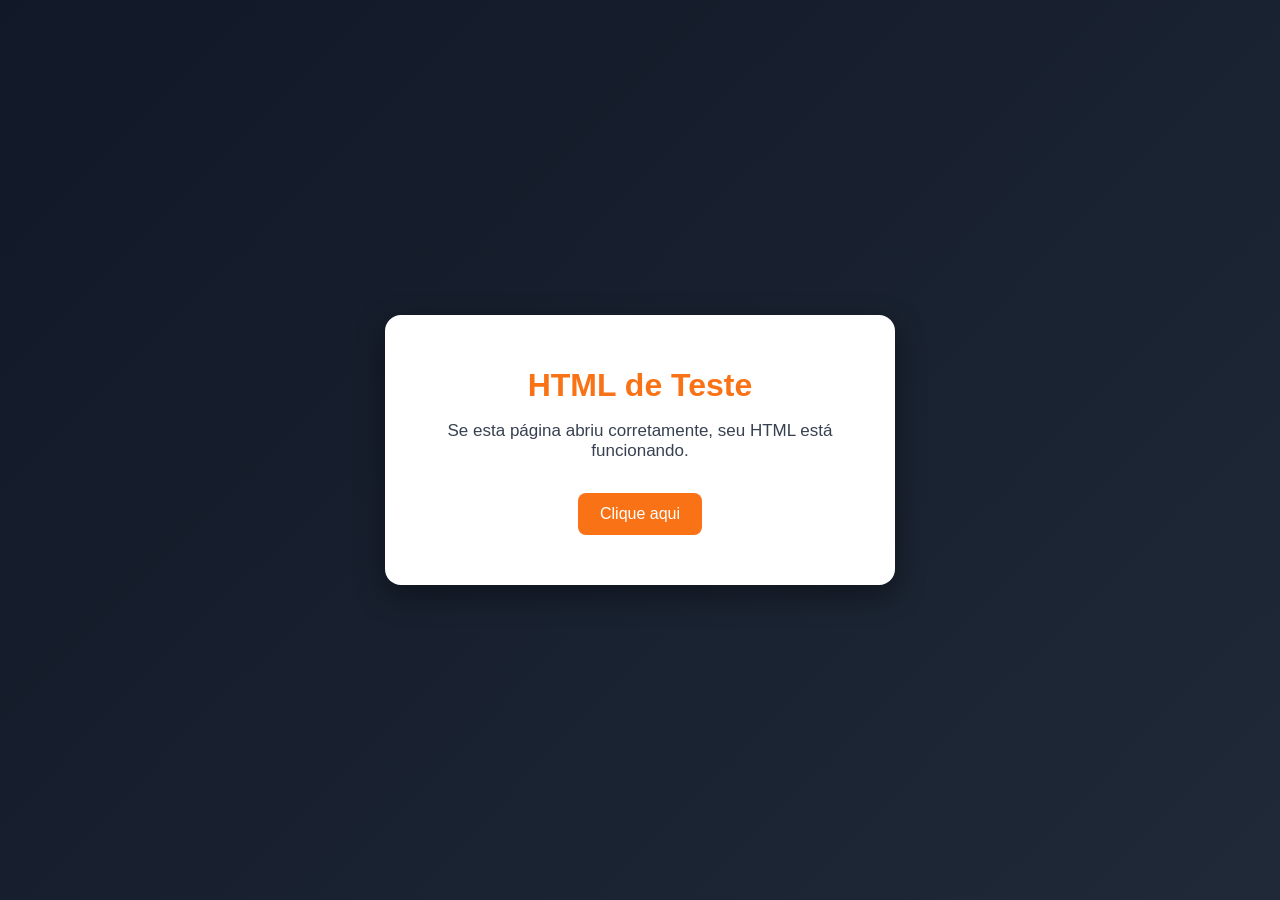
==== index.html @ 2fe4787d "mudei funcionando para FUMEGANDO" ====
<!DOCTYPE html>
<html lang="pt-BR">
<head>
  <meta charset="UTF-8">
  <meta name="viewport" content="width=device-width, initial-scale=1.0">
  <title>Teste HTML</title>

  <style>
    body {
      margin: 0;
      font-family: Arial, sans-serif;
      background: linear-gradient(135deg, #111827, #1f2937);
      color: white;
      display: flex;
      align-items: center;
      justify-content: center;
      min-height: 100vh;
    }

    .card {
      background: #ffffff;
      color: #111827;
      padding: 30px;
      border-radius: 16px;
      box-shadow: 0 10px 30px rgba(0,0,0,0.4);
      width: 90%;
      max-width: 450px;
      text-align: center;
    }

    h1 {
      color: #f97316;
      margin-bottom: 10px;
    }

    p {
      font-size: 17px;
      color: #374151;
    }

    button {
      background: #f97316;
      color: white;
      border: none;
      padding: 12px 22px;
      border-radius: 8px;
      font-size: 16px;
      cursor: pointer;
      margin-top: 15px;
    }

    button:hover {
      background: #ea580c;
    }

    #mensagem {
      margin-top: 20px;
      font-weight: bold;
      color: #16a34a;
    }
  </style>
</head>
<body>

  <div class="card">
    <h1>HTML de Teste</h1>
    <p>Se esta página abriu corretamente, seu HTML está funcionando.</p>

    <button onclick="mostrarMensagem()">Clique aqui</button>

    <div id="mensagem"></div>
  </div>

  <script>
    function mostrarMensagem() {
      document.getElementById("mensagem").innerText =
        "Botão FUMEGANDO com JavaScript!";
    }
  </script>

</body>
</html>
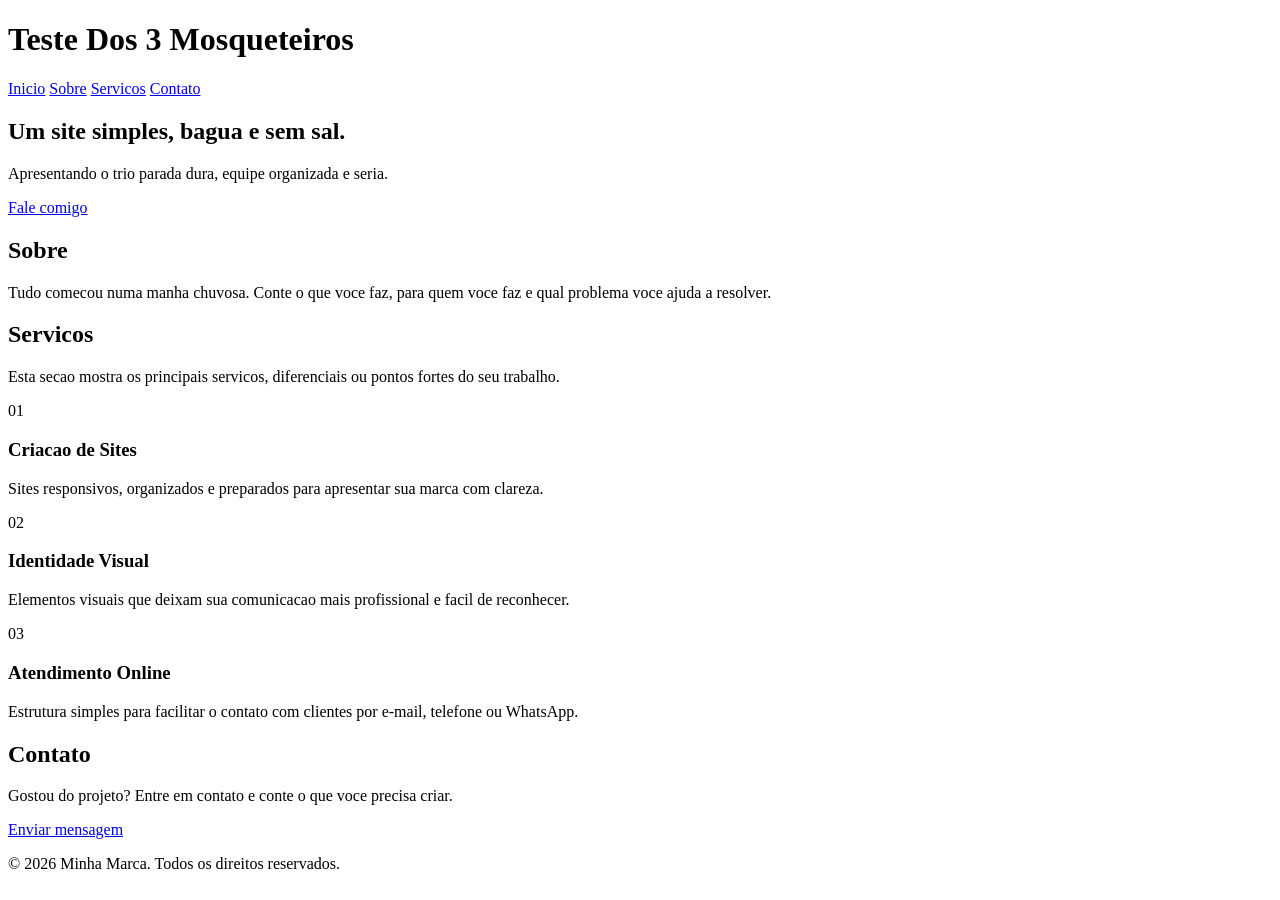
==== commit 5affdcec: "Renomeia pagina principal para index" ====
--- a/index.html
+++ b/index.html
@@ -1,82 +1,77 @@
-<!DOCTYPE html>
+﻿<!DOCTYPE html>
 <html lang="pt-BR">
 <head>
   <meta charset="UTF-8">
   <meta name="viewport" content="width=device-width, initial-scale=1.0">
-  <title>Teste HTML</title>
-
-  <style>
-    body {
-      margin: 0;
-      font-family: Arial, sans-serif;
-      background: linear-gradient(135deg, #111827, #1f2937);
-      color: white;
-      display: flex;
-      align-items: center;
-      justify-content: center;
-      min-height: 100vh;
-    }
-
-    .card {
-      background: #ffffff;
-      color: #111827;
-      padding: 30px;
-      border-radius: 16px;
-      box-shadow: 0 10px 30px rgba(0,0,0,0.4);
-      width: 90%;
-      max-width: 450px;
-      text-align: center;
-    }
-
-    h1 {
-      color: #f97316;
-      margin-bottom: 10px;
-    }
-
-    p {
-      font-size: 17px;
-      color: #374151;
-    }
-
-    button {
-      background: #f97316;
-      color: white;
-      border: none;
-      padding: 12px 22px;
-      border-radius: 8px;
-      font-size: 16px;
-      cursor: pointer;
-      margin-top: 15px;
-    }
-
-    button:hover {
-      background: #ea580c;
-    }
-
-    #mensagem {
-      margin-top: 20px;
-      font-weight: bold;
-      color: #16a34a;
-    }
-  </style>
+  <title>Meu Site</title>
+  <link rel="stylesheet" href="style.css">
+  <script src="script.js" defer></script>
 </head>
 <body>
+  <header>
+    <h1>Teste Dos 3 Mosqueteiros</h1>
+    <nav aria-label="Navegacao principal">
+      <a href="#inicio">Inicio</a>
+      <a href="#sobre">Sobre</a>
+      <a href="#servicos">Servicos</a>
+      <a href="#contato">Contato</a>
+    </nav>
+  </header>
 
-  <div class="card">
-    <h1>HTML de Teste</h1>
-    <p>Se esta página abriu corretamente, seu HTML está funcionando.</p>
+  <main>
+    <section class="inicio" id="inicio">
+      <div class="inicio-conteudo">
+        <h2>Um site simples, bagua e sem sal.</h2>
+        <p>Apresentando o trio parada dura, equipe organizada e seria.</p>
+        <a class="botao" href="#contato">Fale comigo</a>
+      </div>
+    </section>
 
-    <button onclick="mostrarMensagem()">Clique aqui</button>
+    <section class="sobre" id="sobre">
+      <h2>Sobre</h2>
+      <p>
+        Tudo comecou numa manha chuvosa.
+        Conte o que voce faz, para quem voce faz e qual problema voce ajuda a resolver.
+      </p>
+    </section>
 
-    <div id="mensagem"></div>
-  </div>
+    <section class="servicos" id="servicos">
+      <h2>Servicos</h2>
+      <p class="servicos-intro">
+        Esta secao mostra os principais servicos, diferenciais ou pontos fortes do seu trabalho.
+      </p>
 
-  <script>
-    function mostrarMensagem() {
-      document.getElementById("mensagem").innerText =
-        "Botão FUMEGANDO com JavaScript!";
-    }
-  </script>
+      <div class="cards">
+        <article class="card" tabindex="0">
+          <span>01</span>
+          <h3>Criacao de Sites</h3>
+          <p>Sites responsivos, organizados e preparados para apresentar sua marca com clareza.</p>
+        </article>
 
+        <article class="card" tabindex="0">
+          <span>02</span>
+          <h3>Identidade Visual</h3>
+          <p>Elementos visuais que deixam sua comunicacao mais profissional e facil de reconhecer.</p>
+        </article>
+
+        <article class="card" tabindex="0">
+          <span>03</span>
+          <h3>Atendimento Online</h3>
+          <p>Estrutura simples para facilitar o contato com clientes por e-mail, telefone ou WhatsApp.</p>
+        </article>
+      </div>
+    </section>
+
+    <section class="contato" id="contato">
+      <h2>Contato</h2>
+      <p>Gostou do projeto? Entre em contato e conte o que voce precisa criar.</p>
+      <a class="botao" id="botao-contato" href="mailto:contato@email.com">Enviar mensagem</a>
+      <p class="mensagem-status" id="mensagem-status" aria-live="polite"></p>
+    </section>
+  </main>
+
+  <footer>
+    <p>&copy; <span id="ano-atual">2026</span> Minha Marca. Todos os direitos reservados.</p>
+  </footer>
 </body>
-</html>+</html>
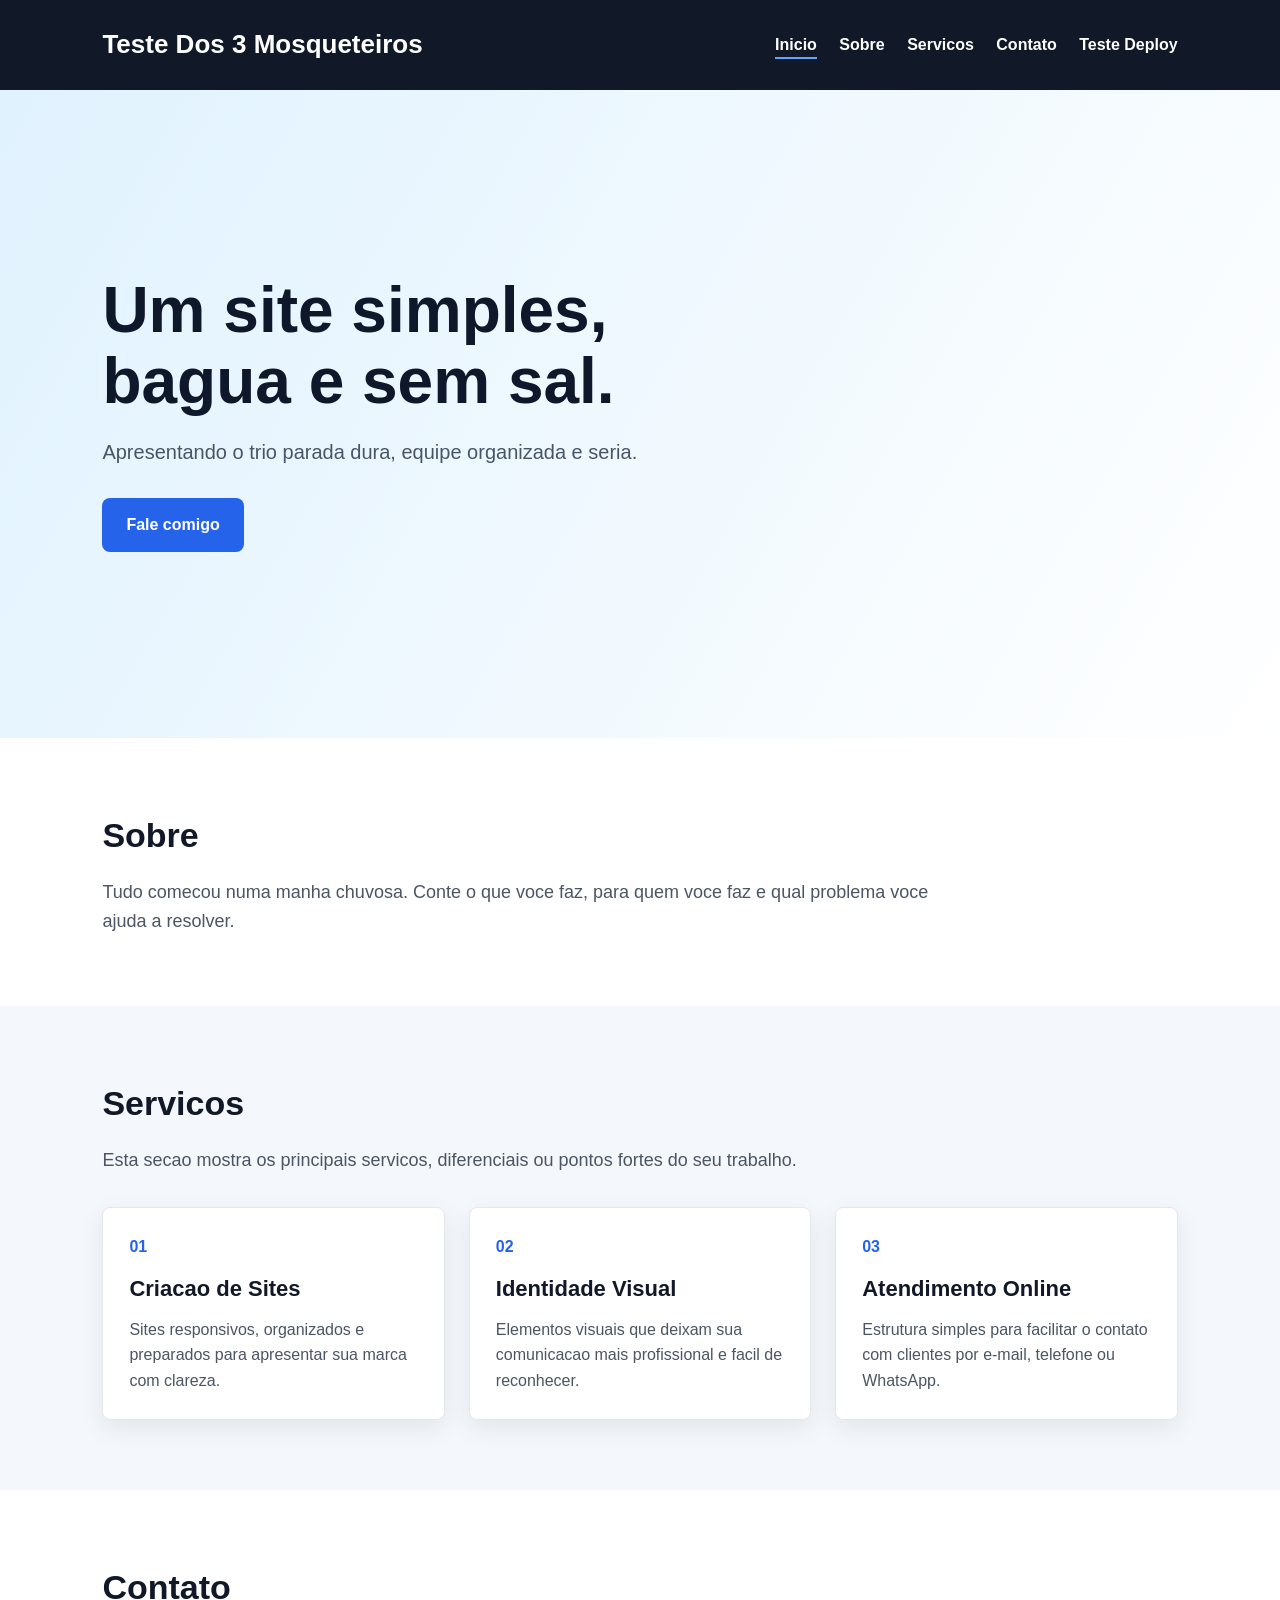
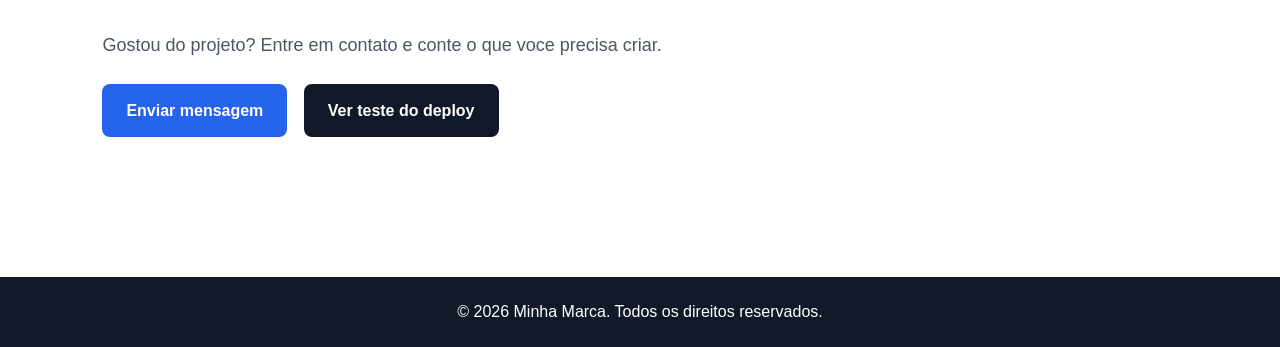
==== commit 3734e98b: "Adiciona pagina de teste do deploy" ====
--- a/index.html
+++ b/index.html
@@ -15,6 +15,7 @@
       <a href="#sobre">Sobre</a>
       <a href="#servicos">Servicos</a>
       <a href="#contato">Contato</a>
+      <a href="teste-deploy.html">Teste Deploy</a>
     </nav>
   </header>
 
@@ -66,6 +67,7 @@
       <h2>Contato</h2>
       <p>Gostou do projeto? Entre em contato e conte o que voce precisa criar.</p>
       <a class="botao" id="botao-contato" href="mailto:contato@email.com">Enviar mensagem</a>
+      <a class="botao botao-secundario" href="teste-deploy.html">Ver teste do deploy</a>
       <p class="mensagem-status" id="mensagem-status" aria-live="polite"></p>
     </section>
   </main>
--- a/style.css
+++ b/style.css
@@ -0,0 +1,243 @@
+﻿* {
+  box-sizing: border-box;
+  margin: 0;
+  padding: 0;
+}
+
+html {
+  scroll-behavior: smooth;
+}
+
+body {
+  font-family: Arial, sans-serif;
+  background: #f4f7fb;
+  color: #1f2937;
+  line-height: 1.6;
+}
+
+header {
+  background: #111827;
+  color: #ffffff;
+  padding: 24px 8%;
+  display: flex;
+  justify-content: space-between;
+  align-items: center;
+  gap: 20px;
+  flex-wrap: wrap;
+  position: sticky;
+  top: 0;
+  z-index: 10;
+}
+
+header h1 {
+  font-size: 26px;
+}
+
+nav a {
+  color: #ffffff;
+  text-decoration: none;
+  margin-left: 18px;
+  font-weight: bold;
+  border-bottom: 2px solid transparent;
+  padding-bottom: 4px;
+}
+
+nav a.ativo,
+nav a:hover {
+  border-color: #60a5fa;
+}
+
+.inicio {
+  min-height: 72vh;
+  padding: 80px 8%;
+  display: flex;
+  align-items: center;
+  background: linear-gradient(120deg, #e0f2fe, #ffffff);
+}
+
+.inicio-conteudo {
+  max-width: 680px;
+}
+
+.inicio h2 {
+  font-size: clamp(36px, 6vw, 64px);
+  line-height: 1.1;
+  margin-bottom: 20px;
+  color: #0f172a;
+}
+
+.inicio p {
+  font-size: 20px;
+  margin-bottom: 30px;
+  color: #475569;
+}
+
+.botao {
+  display: inline-block;
+  background: #2563eb;
+  color: #ffffff;
+  padding: 14px 24px;
+  border-radius: 8px;
+  text-decoration: none;
+  font-weight: bold;
+  transition: transform 0.2s ease, background 0.2s ease;
+}
+
+.botao:hover {
+  background: #1d4ed8;
+  transform: translateY(-2px);
+}
+
+.botao-secundario {
+  background: #111827;
+  margin-left: 12px;
+}
+
+.botao-secundario:hover {
+  background: #374151;
+}
+
+.sobre {
+  padding: 70px 8%;
+  background: #ffffff;
+}
+
+.sobre h2,
+.servicos h2,
+.contato h2 {
+  font-size: 34px;
+  margin-bottom: 16px;
+  color: #111827;
+}
+
+.sobre p {
+  max-width: 850px;
+  color: #4b5563;
+  font-size: 18px;
+}
+
+.servicos {
+  padding: 70px 8%;
+  background: #f4f7fb;
+}
+
+.servicos-intro {
+  max-width: 760px;
+  margin-bottom: 32px;
+  color: #4b5563;
+  font-size: 18px;
+}
+
+.cards {
+  display: grid;
+  grid-template-columns: repeat(auto-fit, minmax(240px, 1fr));
+  gap: 24px;
+}
+
+.card {
+  background: #ffffff;
+  border: 1px solid #e5e7eb;
+  border-radius: 8px;
+  padding: 26px;
+  box-shadow: 0 8px 24px rgba(15, 23, 42, 0.08);
+  transition: transform 0.2s ease, box-shadow 0.2s ease;
+}
+
+.card:hover,
+.card:focus,
+.card.destacado {
+  outline: none;
+  transform: translateY(-6px);
+  box-shadow: 0 14px 32px rgba(15, 23, 42, 0.14);
+}
+
+.card span {
+  display: inline-block;
+  margin-bottom: 12px;
+  color: #2563eb;
+  font-weight: bold;
+}
+
+.card h3 {
+  margin-bottom: 10px;
+  color: #111827;
+  font-size: 22px;
+}
+
+.card p {
+  color: #4b5563;
+}
+
+.contato {
+  padding: 70px 8%;
+  background: #ffffff;
+}
+
+.contato p {
+  max-width: 720px;
+  margin-bottom: 24px;
+  color: #4b5563;
+  font-size: 18px;
+}
+
+.mensagem-status {
+  min-height: 28px;
+  margin-top: 18px;
+  color: #166534;
+  font-weight: bold;
+}
+
+.pagina-teste {
+  min-height: 72vh;
+  padding: 90px 8%;
+  display: flex;
+  align-items: center;
+  background: linear-gradient(120deg, #ffffff, #dcfce7);
+}
+
+.selo {
+  display: inline-block;
+  margin-bottom: 16px;
+  padding: 6px 12px;
+  border-radius: 999px;
+  background: #dcfce7;
+  color: #166534;
+  font-weight: bold;
+}
+
+.caixa-status {
+  max-width: 560px;
+  margin: 24px 0;
+  padding: 18px;
+  border: 1px solid #bbf7d0;
+  border-radius: 8px;
+  background: #f0fdf4;
+  color: #14532d;
+}
+
+footer {
+  background: #111827;
+  color: #ffffff;
+  text-align: center;
+  padding: 22px 8%;
+}
+
+@media (max-width: 640px) {
+  header {
+    align-items: flex-start;
+  }
+
+  nav a {
+    display: inline-block;
+    margin: 6px 12px 0 0;
+  }
+
+  .inicio,
+  .pagina-teste,
+  .sobre,
+  .servicos,
+  .contato {
+    padding-left: 6%;
+    padding-right: 6%;
+  }
+}
